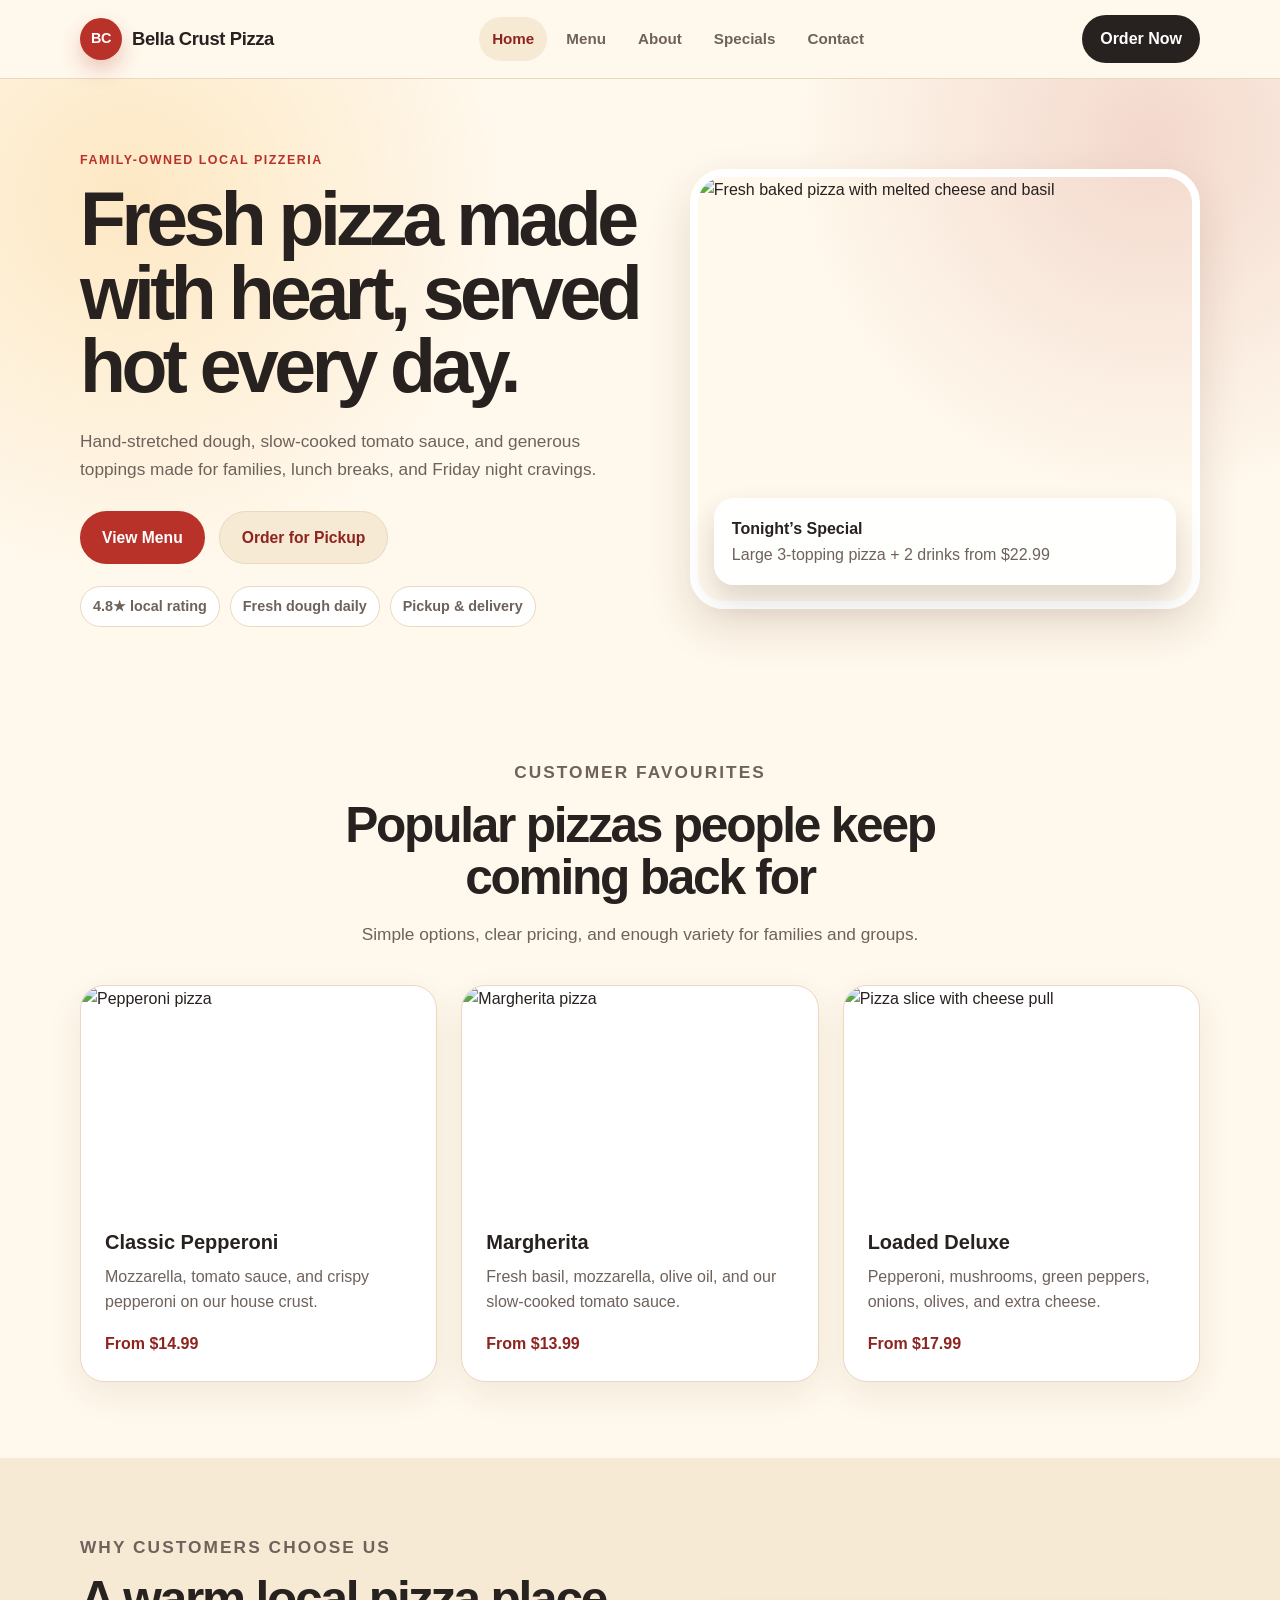
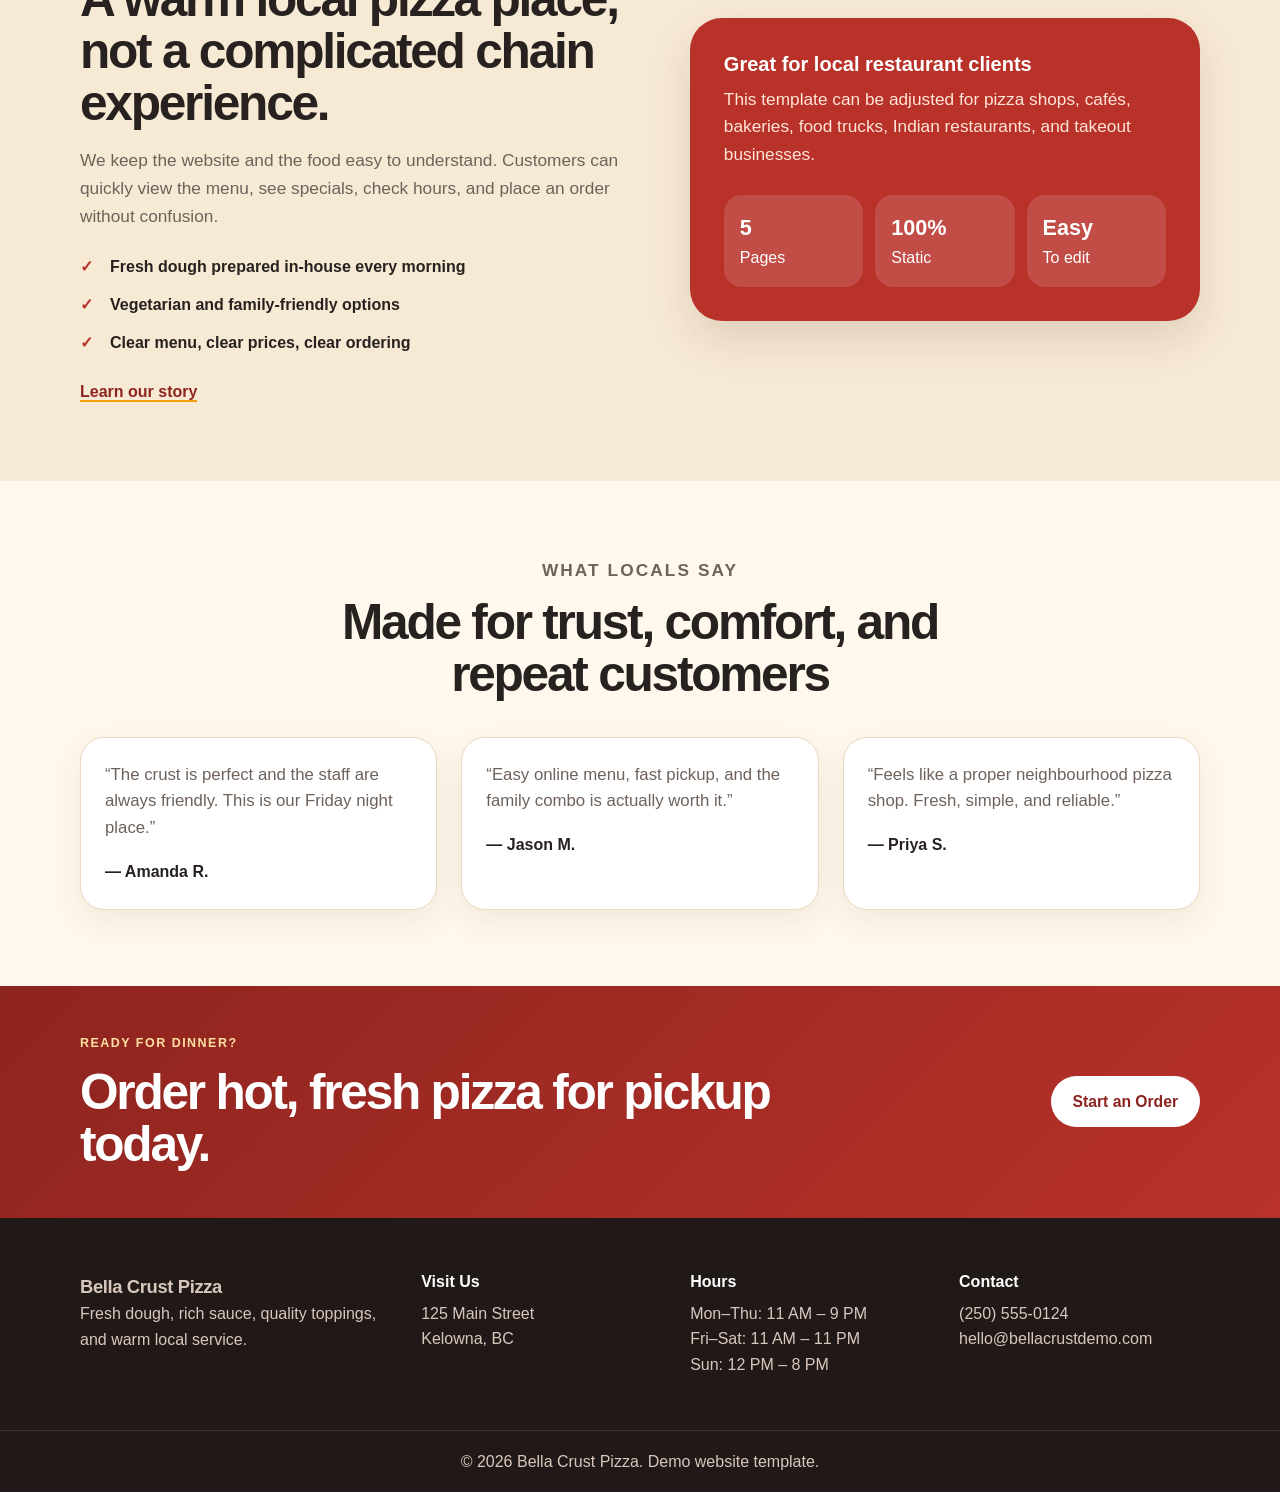
==== code/index.html @ e8f0940b "Add files via upload" ====
<!DOCTYPE html>
<html lang="en">
<head>
    <meta charset="UTF-8">
    <meta name="viewport" content="width=device-width, initial-scale=1.0">
    <title>Bella Crust Pizza | Fresh Local Pizza</title>
    <meta name="description" content="A modern pizza parlour website demo for local restaurants and food businesses.">
    <link rel="stylesheet" href="css/style.css">
</head>
<body>
    <header class="site-header">
        <div class="container nav-wrap">
            <a href="index.html" class="brand">
                <span class="brand-mark">BC</span>
                <span>Bella Crust Pizza</span>
            </a>

            <nav class="main-nav" aria-label="Main navigation">
                <a href="index.html" class="nav-link active">Home</a>
                <a href="menu.html" class="nav-link ">Menu</a>
                <a href="about.html" class="nav-link ">About</a>
                <a href="specials.html" class="nav-link ">Specials</a>
                <a href="contact.html" class="nav-link ">Contact</a>
            </nav>

            <a href="contact.html" class="header-cta">Order Now</a>
        </div>
    </header>

    <main>
        <section class="hero">
            <div class="container hero-grid">
                <div class="hero-content">
                    <p class="eyebrow">Family-owned local pizzeria</p>
                    <h1>Fresh pizza made with heart, served hot every day.</h1>
                    <p class="hero-text">Hand-stretched dough, slow-cooked tomato sauce, and generous toppings made for families, lunch breaks, and Friday night cravings.</p>
                    <div class="hero-actions">
                        <a href="menu.html" class="btn btn-primary">View Menu</a>
                        <a href="contact.html" class="btn btn-secondary">Order for Pickup</a>
                    </div>
                    <div class="trust-row">
                        <span>4.8★ local rating</span>
                        <span>Fresh dough daily</span>
                        <span>Pickup & delivery</span>
                    </div>
                </div>

                <div class="hero-card">
                    <img src="https://images.unsplash.com/photo-1593560708920-61dd98c46a4e?auto=format&fit=crop&w=900&q=80" alt="Fresh baked pizza with melted cheese and basil">
                    <div class="floating-offer">
                        <strong>Tonight’s Special</strong>
                        <span>Large 3-topping pizza + 2 drinks from $22.99</span>
                    </div>
                </div>
            </div>
        </section>

        <section class="section popular-section">
            <div class="container">
                <div class="section-heading">
                    <p class="eyebrow">Customer favourites</p>
                    <h2>Popular pizzas people keep coming back for</h2>
                    <p>Simple options, clear pricing, and enough variety for families and groups.</p>
                </div>

                <div class="card-grid three">
                    <article class="food-card">
                        <img src="https://images.unsplash.com/photo-1601924582970-9238bcb495d9?auto=format&fit=crop&w=800&q=80" alt="Pepperoni pizza">
                        <div class="food-card-body">
                            <h3>Classic Pepperoni</h3>
                            <p>Mozzarella, tomato sauce, and crispy pepperoni on our house crust.</p>
                            <span class="price">From $14.99</span>
                        </div>
                    </article>

                    <article class="food-card">
                        <img src="https://images.unsplash.com/photo-1574071318508-1cdbab80d002?auto=format&fit=crop&w=800&q=80" alt="Margherita pizza">
                        <div class="food-card-body">
                            <h3>Margherita</h3>
                            <p>Fresh basil, mozzarella, olive oil, and our slow-cooked tomato sauce.</p>
                            <span class="price">From $13.99</span>
                        </div>
                    </article>

                    <article class="food-card">
                        <img src="https://images.unsplash.com/photo-1628840042765-356cda07504e?auto=format&fit=crop&w=800&q=80" alt="Pizza slice with cheese pull">
                        <div class="food-card-body">
                            <h3>Loaded Deluxe</h3>
                            <p>Pepperoni, mushrooms, green peppers, onions, olives, and extra cheese.</p>
                            <span class="price">From $17.99</span>
                        </div>
                    </article>
                </div>
            </div>
        </section>

        <section class="section split-section">
            <div class="container split-grid">
                <div>
                    <p class="eyebrow">Why customers choose us</p>
                    <h2>A warm local pizza place, not a complicated chain experience.</h2>
                    <p>We keep the website and the food easy to understand. Customers can quickly view the menu, see specials, check hours, and place an order without confusion.</p>
                    <ul class="check-list">
                        <li>Fresh dough prepared in-house every morning</li>
                        <li>Vegetarian and family-friendly options</li>
                        <li>Clear menu, clear prices, clear ordering</li>
                    </ul>
                    <a href="about.html" class="text-link">Learn our story</a>
                </div>

                <div class="feature-box">
                    <h3>Great for local restaurant clients</h3>
                    <p>This template can be adjusted for pizza shops, cafés, bakeries, food trucks, Indian restaurants, and takeout businesses.</p>
                    <div class="mini-stats">
                        <div><strong>5</strong><span>Pages</span></div>
                        <div><strong>100%</strong><span>Static</span></div>
                        <div><strong>Easy</strong><span>To edit</span></div>
                    </div>
                </div>
            </div>
        </section>

        <section class="section testimonials">
            <div class="container">
                <div class="section-heading">
                    <p class="eyebrow">What locals say</p>
                    <h2>Made for trust, comfort, and repeat customers</h2>
                </div>

                <div class="card-grid three">
                    <article class="quote-card">
                        <p>“The crust is perfect and the staff are always friendly. This is our Friday night place.”</p>
                        <strong>— Amanda R.</strong>
                    </article>
                    <article class="quote-card">
                        <p>“Easy online menu, fast pickup, and the family combo is actually worth it.”</p>
                        <strong>— Jason M.</strong>
                    </article>
                    <article class="quote-card">
                        <p>“Feels like a proper neighbourhood pizza shop. Fresh, simple, and reliable.”</p>
                        <strong>— Priya S.</strong>
                    </article>
                </div>
            </div>
        </section>

        <section class="cta-band">
            <div class="container cta-content">
                <div>
                    <p class="eyebrow light">Ready for dinner?</p>
                    <h2>Order hot, fresh pizza for pickup today.</h2>
                </div>
                <a href="contact.html" class="btn btn-light">Start an Order</a>
            </div>
        </section>
    </main>

    <footer class="site-footer">
        <div class="container footer-grid">
            <div>
                <a href="index.html" class="footer-brand">Bella Crust Pizza</a>
                <p>Fresh dough, rich sauce, quality toppings, and warm local service.</p>
            </div>

            <div>
                <h3>Visit Us</h3>
                <p>125 Main Street<br>Kelowna, BC</p>
            </div>

            <div>
                <h3>Hours</h3>
                <p>Mon–Thu: 11 AM – 9 PM<br>Fri–Sat: 11 AM – 11 PM<br>Sun: 12 PM – 8 PM</p>
            </div>

            <div>
                <h3>Contact</h3>
                <p><a href="tel:+12505550124">(250) 555-0124</a><br><a href="mailto:hello@bellacrustdemo.com">hello@bellacrustdemo.com</a></p>
            </div>
        </div>

        <div class="footer-bottom">
            <p>© 2026 Bella Crust Pizza. Demo website template.</p>
        </div>
    </footer>
</body>
</html>
---- code/css/style.css ----
/* 
    Bella Crust Pizza - Static HTML/CSS Demo Template
    You can customize colours, text, images, and pricing for real clients.
*/

:root {
    --cream: #fff8ec;
    --cream-dark: #f7ead5;
    --red: #b8322a;
    --red-dark: #8e241f;
    --orange: #f59e0b;
    --charcoal: #27211f;
    --muted: #6e625b;
    --white: #ffffff;
    --border: #ead8bf;
    --shadow: 0 18px 45px rgba(80, 39, 23, 0.14);
    --radius: 24px;
}

* {
    box-sizing: border-box;
}

body {
    margin: 0;
    font-family: Arial, Helvetica, sans-serif;
    background: var(--cream);
    color: var(--charcoal);
    line-height: 1.6;
}

img {
    max-width: 100%;
    display: block;
}

a {
    color: inherit;
    text-decoration: none;
}

.container {
    width: min(1120px, calc(100% - 32px));
    margin: 0 auto;
}

.narrow {
    max-width: 760px;
    text-align: center;
}

.site-header {
    background: rgba(255, 248, 236, 0.95);
    border-bottom: 1px solid var(--border);
    position: sticky;
    top: 0;
    z-index: 20;
    backdrop-filter: blur(14px);
}

.nav-wrap {
    min-height: 78px;
    display: flex;
    align-items: center;
    justify-content: space-between;
    gap: 24px;
}

.brand,
.footer-brand {
    display: inline-flex;
    align-items: center;
    gap: 10px;
    font-weight: 800;
    font-size: 1.15rem;
    letter-spacing: -0.02em;
}

.brand-mark {
    width: 42px;
    height: 42px;
    border-radius: 50%;
    background: var(--red);
    color: var(--white);
    display: grid;
    place-items: center;
    font-size: 0.9rem;
    box-shadow: 0 10px 20px rgba(184, 50, 42, 0.25);
}

.main-nav {
    display: flex;
    align-items: center;
    gap: 6px;
    flex-wrap: wrap;
    justify-content: center;
}

.nav-link {
    padding: 10px 13px;
    border-radius: 999px;
    color: var(--muted);
    font-weight: 700;
    font-size: 0.95rem;
}

.nav-link:hover,
.nav-link.active {
    background: var(--cream-dark);
    color: var(--red-dark);
}

.header-cta {
    background: var(--charcoal);
    color: var(--white);
    padding: 11px 18px;
    border-radius: 999px;
    font-weight: 800;
    white-space: nowrap;
}

.header-cta:hover {
    background: var(--red-dark);
}

.hero {
    padding: 72px 0 56px;
    background:
        radial-gradient(circle at 10% 20%, rgba(245, 158, 11, 0.18), transparent 30%),
        radial-gradient(circle at 90% 10%, rgba(184, 50, 42, 0.16), transparent 28%);
}

.hero-grid,
.split-grid,
.contact-grid,
.coupon-grid {
    display: grid;
    grid-template-columns: 1.05fr 0.95fr;
    gap: 46px;
    align-items: center;
}

.eyebrow {
    color: var(--red);
    font-weight: 900;
    text-transform: uppercase;
    letter-spacing: 0.12em;
    font-size: 0.78rem;
    margin: 0 0 12px;
}

.eyebrow.light {
    color: #ffe0a3;
}

h1,
h2,
h3,
p {
    margin-top: 0;
}

h1 {
    font-size: clamp(2.55rem, 6vw, 4.7rem);
    line-height: 0.98;
    letter-spacing: -0.06em;
    margin-bottom: 24px;
}

h2 {
    font-size: clamp(2rem, 4vw, 3.1rem);
    line-height: 1.05;
    letter-spacing: -0.045em;
    margin-bottom: 18px;
}

h3 {
    font-size: 1.25rem;
    line-height: 1.2;
    margin-bottom: 10px;
}

.hero-text,
.section-heading p,
.page-hero p,
.split-grid p,
.contact-info p {
    color: var(--muted);
    font-size: 1.08rem;
}

.hero-actions {
    display: flex;
    gap: 14px;
    flex-wrap: wrap;
    margin: 28px 0 22px;
}

.btn {
    display: inline-flex;
    align-items: center;
    justify-content: center;
    min-height: 48px;
    padding: 13px 22px;
    border-radius: 999px;
    border: 0;
    cursor: pointer;
    font-weight: 900;
    font-size: 0.98rem;
    transition: transform 0.2s ease, background 0.2s ease;
}

.btn:hover {
    transform: translateY(-2px);
}

.btn-primary {
    background: var(--red);
    color: var(--white);
}

.btn-primary:hover {
    background: var(--red-dark);
}

.btn-secondary {
    background: var(--cream-dark);
    color: var(--red-dark);
    border: 1px solid var(--border);
}

.btn-light {
    background: var(--white);
    color: var(--red-dark);
}

.full {
    width: 100%;
}

.trust-row {
    display: flex;
    gap: 10px;
    flex-wrap: wrap;
}

.trust-row span {
    background: var(--white);
    border: 1px solid var(--border);
    border-radius: 999px;
    padding: 8px 12px;
    font-weight: 800;
    color: var(--muted);
    font-size: 0.9rem;
}

.hero-card {
    position: relative;
}

.hero-card img,
.image-stack img {
    width: 100%;
    min-height: 440px;
    object-fit: cover;
    border-radius: 34px;
    box-shadow: var(--shadow);
    border: 8px solid var(--white);
}

.floating-offer,
.small-card {
    position: absolute;
    left: 24px;
    bottom: 24px;
    right: 24px;
    background: rgba(255, 255, 255, 0.94);
    padding: 18px;
    border-radius: 20px;
    box-shadow: 0 15px 30px rgba(43, 27, 19, 0.16);
}

.floating-offer strong,
.floating-offer span,
.small-card strong,
.small-card span {
    display: block;
}

.floating-offer span,
.small-card span {
    color: var(--muted);
}

.section {
    padding: 76px 0;
}

.section-heading {
    text-align: center;
    max-width: 720px;
    margin: 0 auto 36px;
}

.card-grid {
    display: grid;
    gap: 24px;
}

.card-grid.three {
    grid-template-columns: repeat(3, 1fr);
}

.food-card,
.quote-card,
.value-card,
.team-card,
.special-card,
.menu-note,
.contact-form,
.contact-info,
.hours-card,
.coupon-card {
    background: var(--white);
    border: 1px solid var(--border);
    border-radius: var(--radius);
    box-shadow: 0 12px 35px rgba(78, 48, 25, 0.08);
}

.food-card {
    overflow: hidden;
}

.food-card img {
    height: 220px;
    width: 100%;
    object-fit: cover;
}

.food-card-body,
.quote-card,
.value-card,
.team-card,
.special-card,
.menu-note,
.contact-form,
.contact-info {
    padding: 24px;
}

.food-card p,
.quote-card p,
.value-card p,
.team-card p,
.special-card p,
.menu-note p,
.contact-form p {
    color: var(--muted);
}

.price {
    color: var(--red-dark);
    font-weight: 900;
}

.split-section {
    background: var(--cream-dark);
}

.check-list {
    list-style: none;
    padding: 0;
    margin: 24px 0;
}

.check-list li {
    position: relative;
    padding-left: 30px;
    margin-bottom: 12px;
    font-weight: 700;
}

.check-list li::before {
    content: "✓";
    position: absolute;
    left: 0;
    top: 0;
    color: var(--red);
    font-weight: 900;
}

.text-link {
    color: var(--red-dark);
    font-weight: 900;
    border-bottom: 2px solid var(--orange);
}

.feature-box {
    background: var(--red);
    color: var(--white);
    padding: 34px;
    border-radius: 32px;
    box-shadow: var(--shadow);
}

.feature-box p {
    color: #ffe5d7;
}

.mini-stats {
    display: grid;
    grid-template-columns: repeat(3, 1fr);
    gap: 12px;
    margin-top: 26px;
}

.mini-stats div {
    background: rgba(255, 255, 255, 0.13);
    padding: 16px;
    border-radius: 18px;
}

.mini-stats strong,
.mini-stats span {
    display: block;
}

.mini-stats strong {
    font-size: 1.35rem;
}

.testimonials {
    background: var(--cream);
}

.quote-card p {
    font-size: 1.05rem;
}

.cta-band {
    background: linear-gradient(135deg, var(--red-dark), var(--red));
    color: var(--white);
    padding: 48px 0;
}

.cta-content {
    display: flex;
    justify-content: space-between;
    gap: 24px;
    align-items: center;
}

.cta-content h2 {
    margin: 0;
    max-width: 760px;
}

.site-footer {
    background: #211917;
    color: var(--white);
    padding-top: 54px;
}

.footer-grid {
    display: grid;
    grid-template-columns: 1.3fr 1fr 1fr 1fr;
    gap: 28px;
}

.site-footer p,
.site-footer a {
    color: #d8c7bd;
}

.site-footer h3 {
    color: var(--white);
    font-size: 1rem;
}

.footer-bottom {
    border-top: 1px solid rgba(255, 255, 255, 0.12);
    margin-top: 36px;
    padding: 18px;
    text-align: center;
}

.footer-bottom p {
    margin: 0;
}

/* Inner pages */

.page-hero {
    padding: 82px 0;
    background:
        linear-gradient(rgba(255, 248, 236, 0.88), rgba(255, 248, 236, 0.88)),
        url("https://images.unsplash.com/photo-1565299507177-b0ac66763828?auto=format&fit=crop&w=1600&q=80") center/cover;
}

.menu-layout {
    display: grid;
    grid-template-columns: 300px 1fr;
    gap: 32px;
    align-items: start;
}

.menu-note {
    position: sticky;
    top: 104px;
}

.menu-category {
    margin-bottom: 34px;
}

.category-header {
    display: flex;
    justify-content: space-between;
    gap: 16px;
    align-items: end;
    border-bottom: 2px solid var(--border);
    padding-bottom: 14px;
    margin-bottom: 16px;
}

.category-header h2 {
    margin: 0;
    font-size: 2rem;
}

.category-header span {
    color: var(--red);
    font-weight: 900;
}

.menu-list {
    display: grid;
    gap: 14px;
}

.menu-item {
    display: flex;
    justify-content: space-between;
    gap: 24px;
    background: var(--white);
    border: 1px solid var(--border);
    border-radius: 20px;
    padding: 20px;
}

.menu-item h3,
.menu-item p {
    margin-bottom: 5px;
}

.menu-item p {
    color: var(--muted);
}

.menu-item strong {
    color: var(--red-dark);
    font-size: 1.1rem;
    white-space: nowrap;
}

.image-stack {
    position: relative;
}

.values-section,
.team-section,
.coupon-section,
.map-section {
    background: var(--cream-dark);
}

.value-card span {
    display: inline-flex;
    width: 44px;
    height: 44px;
    border-radius: 50%;
    background: var(--cream-dark);
    color: var(--red);
    align-items: center;
    justify-content: center;
    font-weight: 900;
    margin-bottom: 16px;
}

.team-card {
    text-align: center;
}

.avatar {
    width: 76px;
    height: 76px;
    border-radius: 50%;
    background: var(--red);
    color: var(--white);
    display: grid;
    place-items: center;
    font-weight: 900;
    font-size: 1.2rem;
    margin: 0 auto 18px;
}

.specials-grid {
    display: grid;
    grid-template-columns: 1.2fr 1fr 1fr;
    gap: 24px;
}

.special-card {
    padding: 28px;
}

.special-card.featured {
    background: var(--charcoal);
    color: var(--white);
    transform: translateY(-10px);
}

.special-card.featured p {
    color: #e9d8ca;
}

.special-tag {
    display: inline-flex;
    background: var(--cream-dark);
    color: var(--red-dark);
    border-radius: 999px;
    padding: 7px 12px;
    font-size: 0.78rem;
    font-weight: 900;
    text-transform: uppercase;
    letter-spacing: 0.08em;
    margin-bottom: 18px;
}

.special-card strong {
    display: block;
    font-size: 2rem;
    line-height: 1;
    margin: 20px 0;
    color: var(--orange);
}

.coupon-card {
    background: var(--white);
    padding: 30px;
    border: 3px dashed var(--red);
}

.coupon-card span {
    color: var(--red);
    font-weight: 900;
    text-transform: uppercase;
    letter-spacing: 0.08em;
    font-size: 0.78rem;
}

.schedule-grid {
    display: grid;
    grid-template-columns: repeat(3, 1fr);
    gap: 18px;
}

.schedule-grid div {
    background: var(--white);
    border: 1px solid var(--border);
    border-radius: 20px;
    padding: 20px;
}

.schedule-grid strong,
.schedule-grid span {
    display: block;
}

.schedule-grid strong {
    color: var(--red-dark);
    margin-bottom: 6px;
}

.schedule-grid span {
    color: var(--muted);
}

.contact-grid {
    align-items: start;
}

.info-list {
    display: grid;
    gap: 14px;
    margin: 28px 0;
}

.info-list div {
    background: var(--cream-dark);
    padding: 18px;
    border-radius: 18px;
}

.info-list strong,
.info-list span,
.info-list a {
    display: block;
}

.info-list strong {
    color: var(--red-dark);
}

.hours-card {
    padding: 22px;
}

.hours-card p {
    margin-bottom: 8px;
}

.contact-form label {
    display: block;
    font-weight: 900;
    margin: 16px 0 7px;
}

.contact-form input,
.contact-form textarea {
    width: 100%;
    border: 1px solid var(--border);
    border-radius: 16px;
    padding: 14px 16px;
    font: inherit;
    background: var(--cream);
    color: var(--charcoal);
}

.contact-form input:focus,
.contact-form textarea:focus {
    outline: 3px solid rgba(245, 158, 11, 0.25);
    border-color: var(--orange);
}

.map-placeholder {
    min-height: 330px;
    border-radius: 32px;
    border: 1px solid var(--border);
    background:
        linear-gradient(135deg, rgba(184, 50, 42, 0.88), rgba(39, 33, 31, 0.86)),
        url("https://images.unsplash.com/photo-1524661135-423995f22d0b?auto=format&fit=crop&w=1600&q=80") center/cover;
    color: var(--white);
    display: grid;
    place-items: center;
    text-align: center;
    padding: 34px;
}

.map-placeholder p {
    color: #ffe5d7;
}

.map-placeholder h2 {
    margin-bottom: 8px;
}

/* Responsive */

@media (max-width: 900px) {
    .nav-wrap {
        flex-wrap: wrap;
        justify-content: center;
        padding: 14px 0;
    }

    .brand {
        width: 100%;
        justify-content: center;
    }

    .hero-grid,
    .split-grid,
    .contact-grid,
    .coupon-grid,
    .menu-layout {
        grid-template-columns: 1fr;
    }

    .menu-note {
        position: static;
    }

    .card-grid.three,
    .specials-grid,
    .schedule-grid,
    .footer-grid {
        grid-template-columns: 1fr 1fr;
    }

    .special-card.featured {
        transform: none;
    }

    .cta-content {
        flex-direction: column;
        text-align: center;
    }
}

@media (max-width: 640px) {
    .container {
        width: min(100% - 22px, 1120px);
    }

    .main-nav {
        width: 100%;
    }

    .header-cta {
        width: 100%;
        text-align: center;
        justify-content: center;
    }

    .hero {
        padding-top: 42px;
    }

    .section {
        padding: 54px 0;
    }

    .hero-card img,
    .image-stack img {
        min-height: 300px;
        border-radius: 24px;
        border-width: 5px;
    }

    .floating-offer,
    .small-card {
        position: static;
        margin-top: -24px;
        margin-left: 12px;
        margin-right: 12px;
    }

    .card-grid.three,
    .specials-grid,
    .schedule-grid,
    .footer-grid {
        grid-template-columns: 1fr;
    }

    .menu-item,
    .category-header {
        flex-direction: column;
        align-items: start;
        gap: 8px;
    }

    .mini-stats {
        grid-template-columns: 1fr;
    }

    h1 {
        font-size: 2.55rem;
    }

    h2 {
        font-size: 2rem;
    }
}
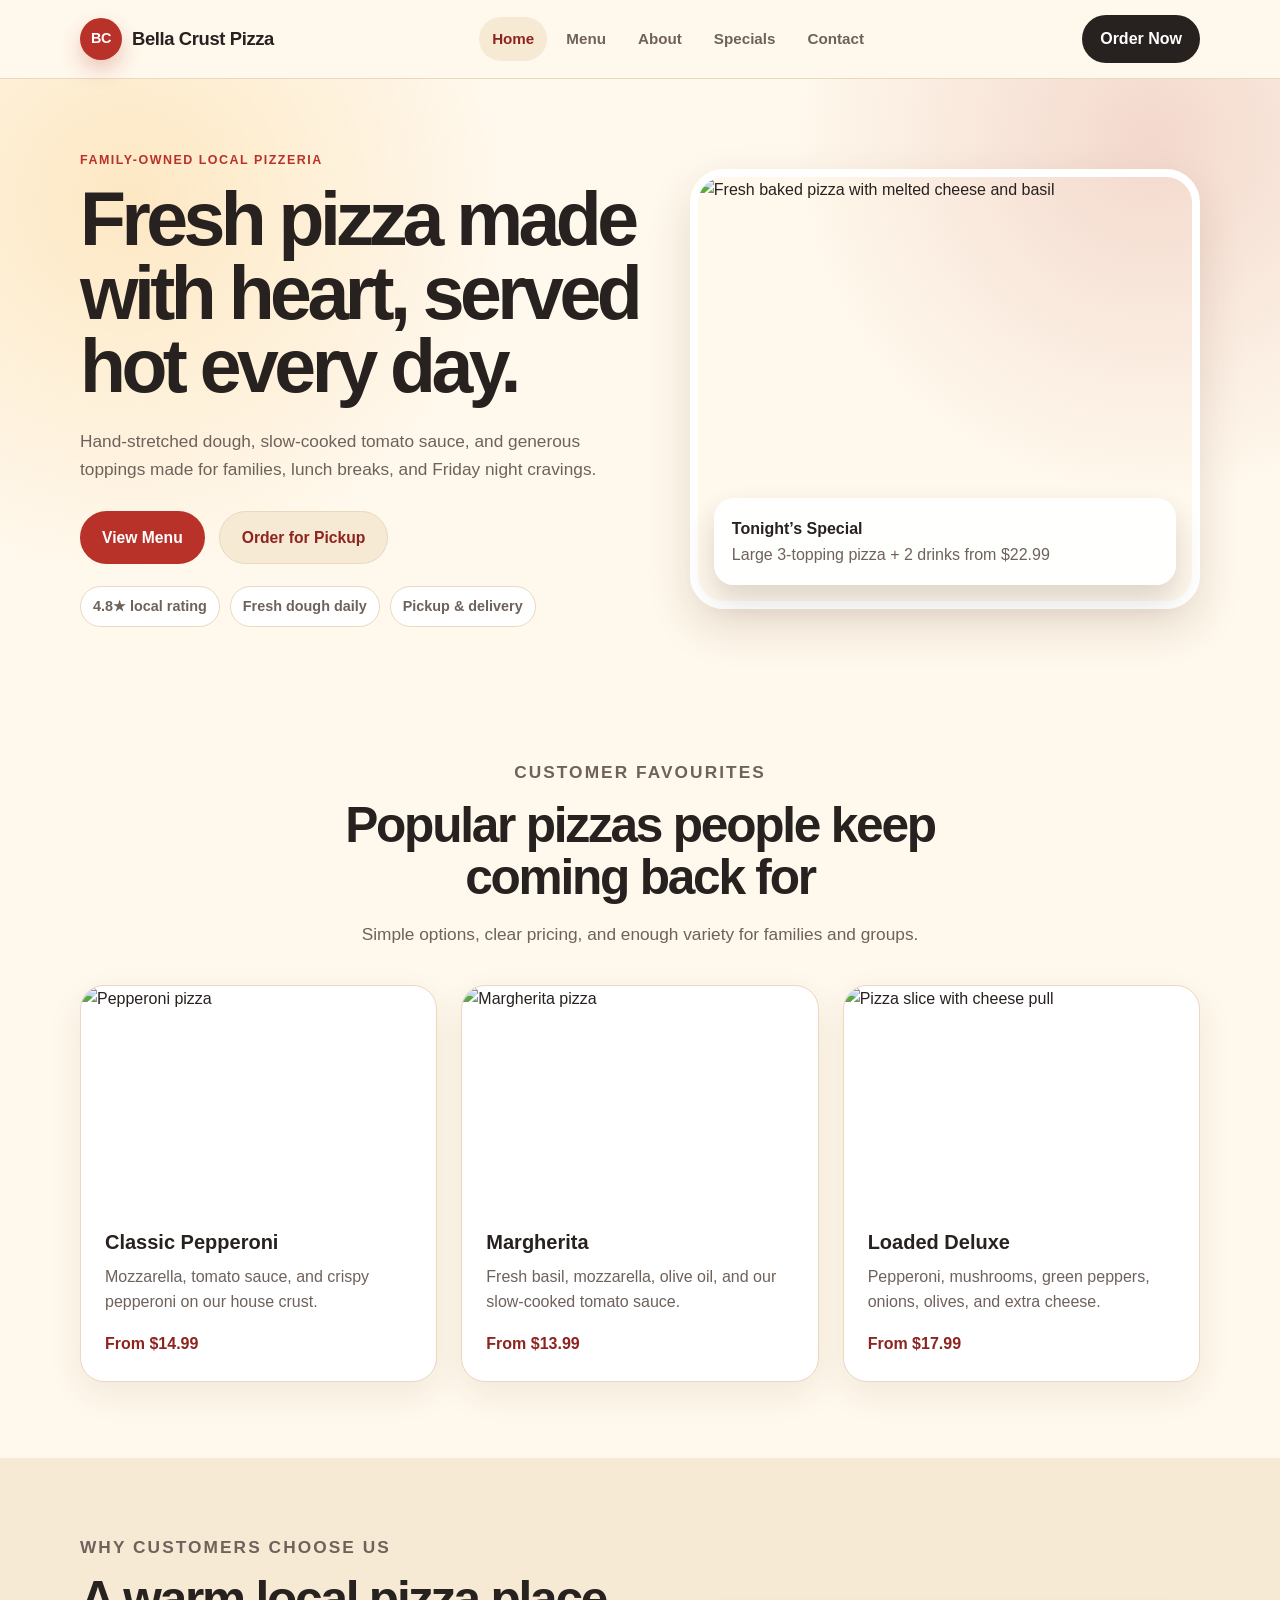
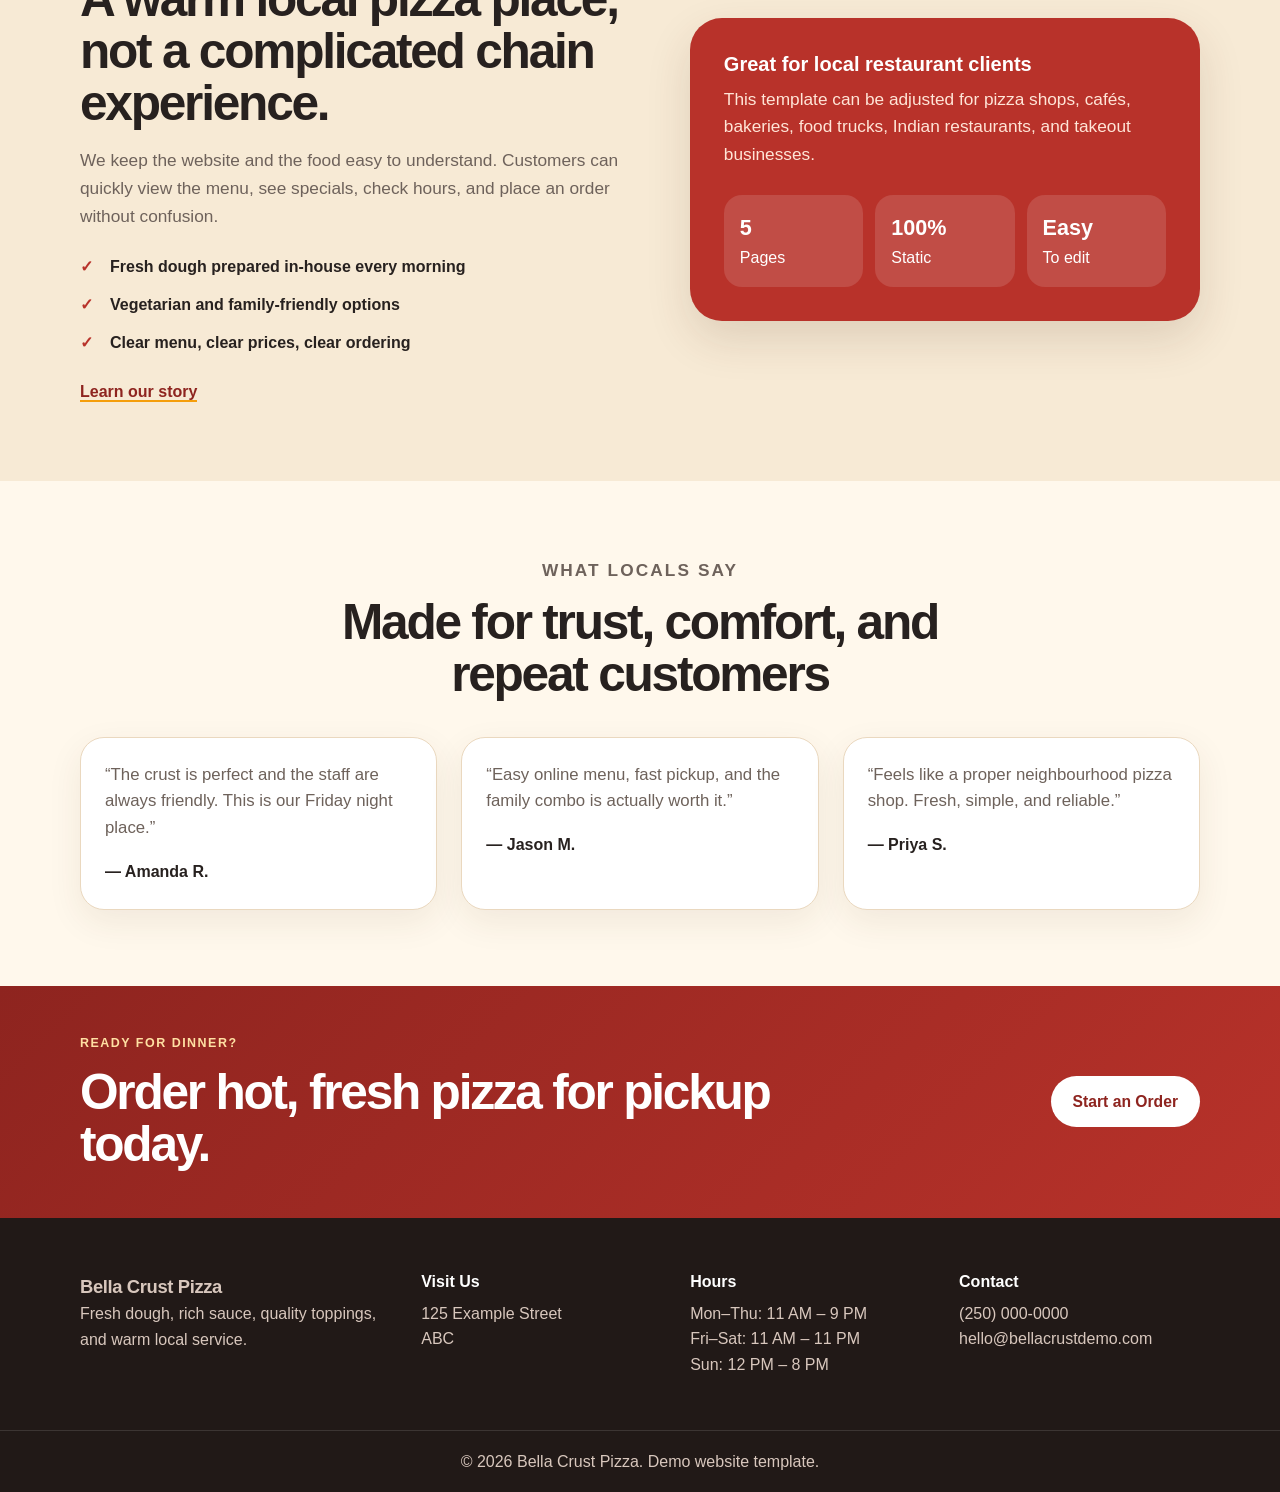
==== commit 4ff7bf01: "Edited Index" ====
--- a/code/index.html
+++ b/code/index.html
@@ -164,7 +164,7 @@
 
             <div>
                 <h3>Visit Us</h3>
-                <p>125 Main Street<br>Kelowna, BC</p>
+                <p>125 Example Street<br>ABC</p>
             </div>
 
             <div>
@@ -174,7 +174,7 @@
 
             <div>
                 <h3>Contact</h3>
-                <p><a href="tel:+12505550124">(250) 555-0124</a><br><a href="mailto:hello@bellacrustdemo.com">hello@bellacrustdemo.com</a></p>
+                <p><a href="tel:+12500000000">(250) 000-0000</a><br><a href="mailto:hello@bellacrustdemo.com">hello@bellacrustdemo.com</a></p>
             </div>
         </div>
 
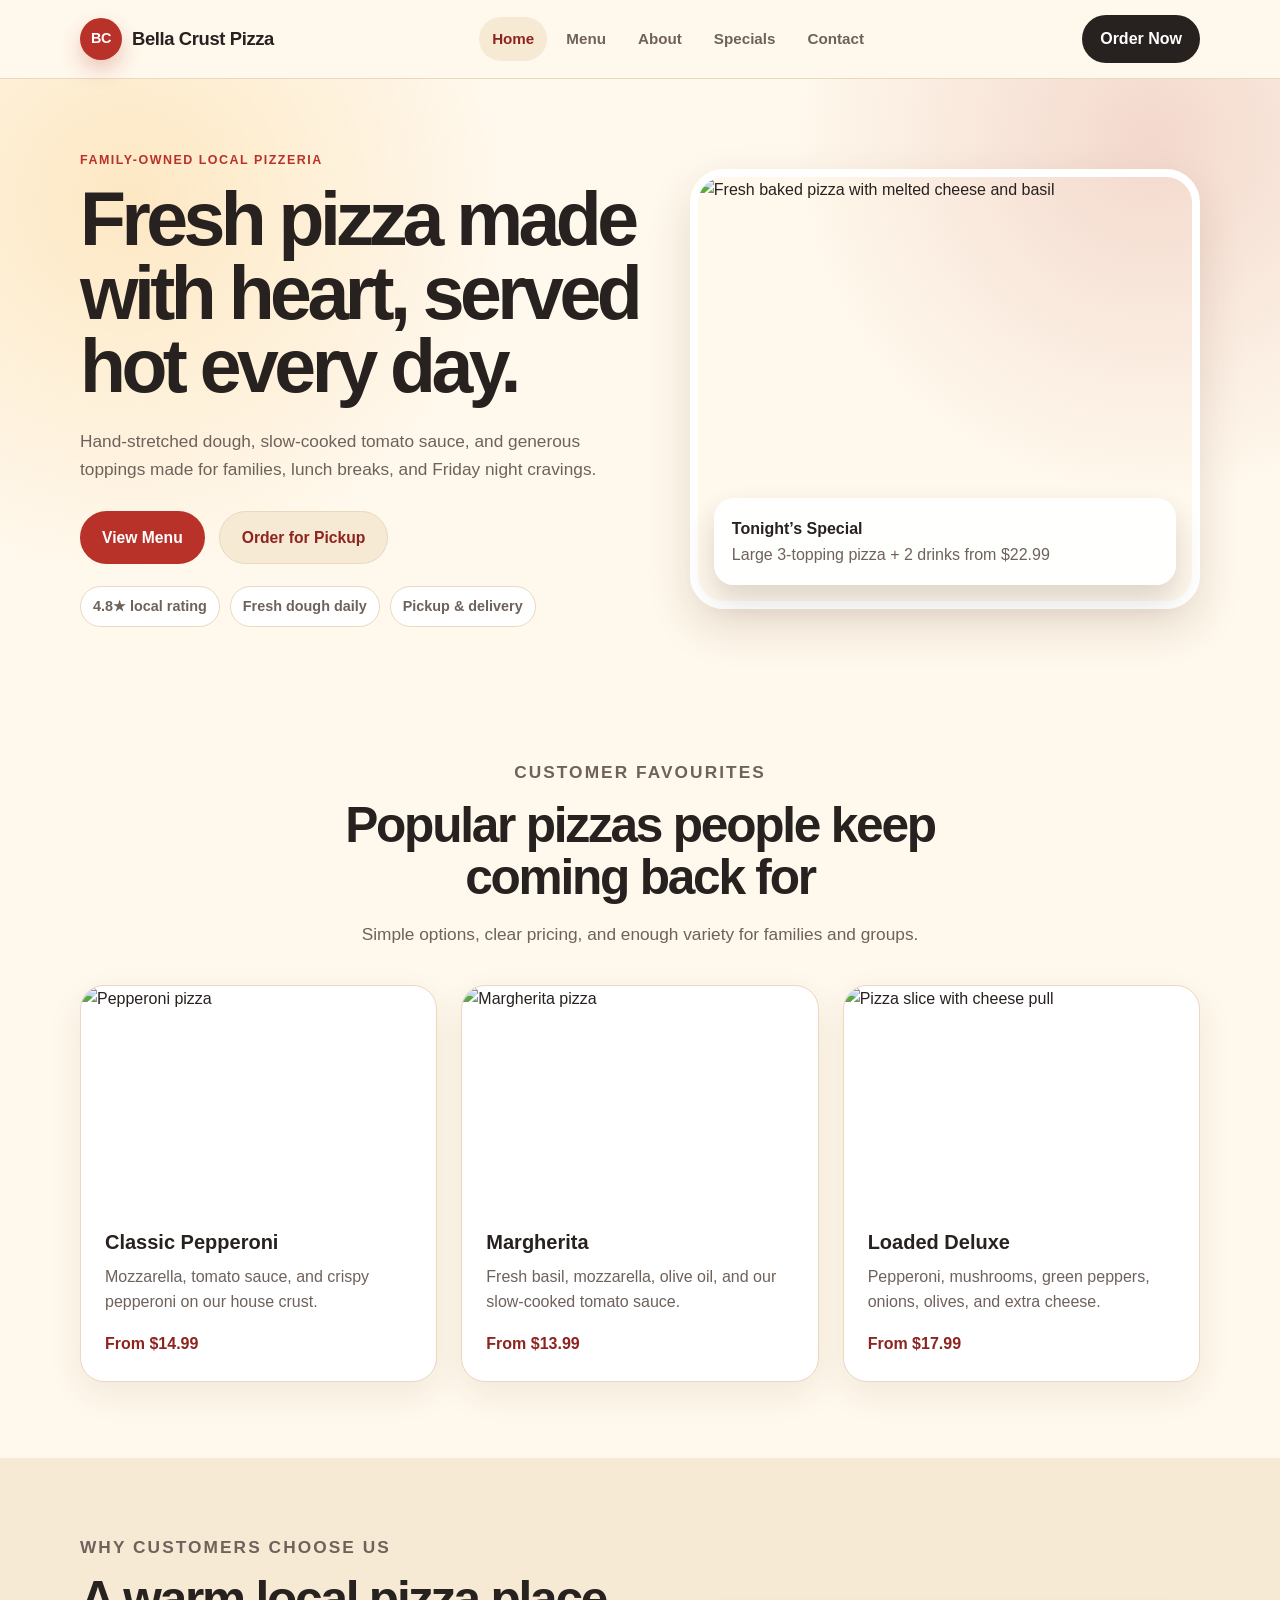
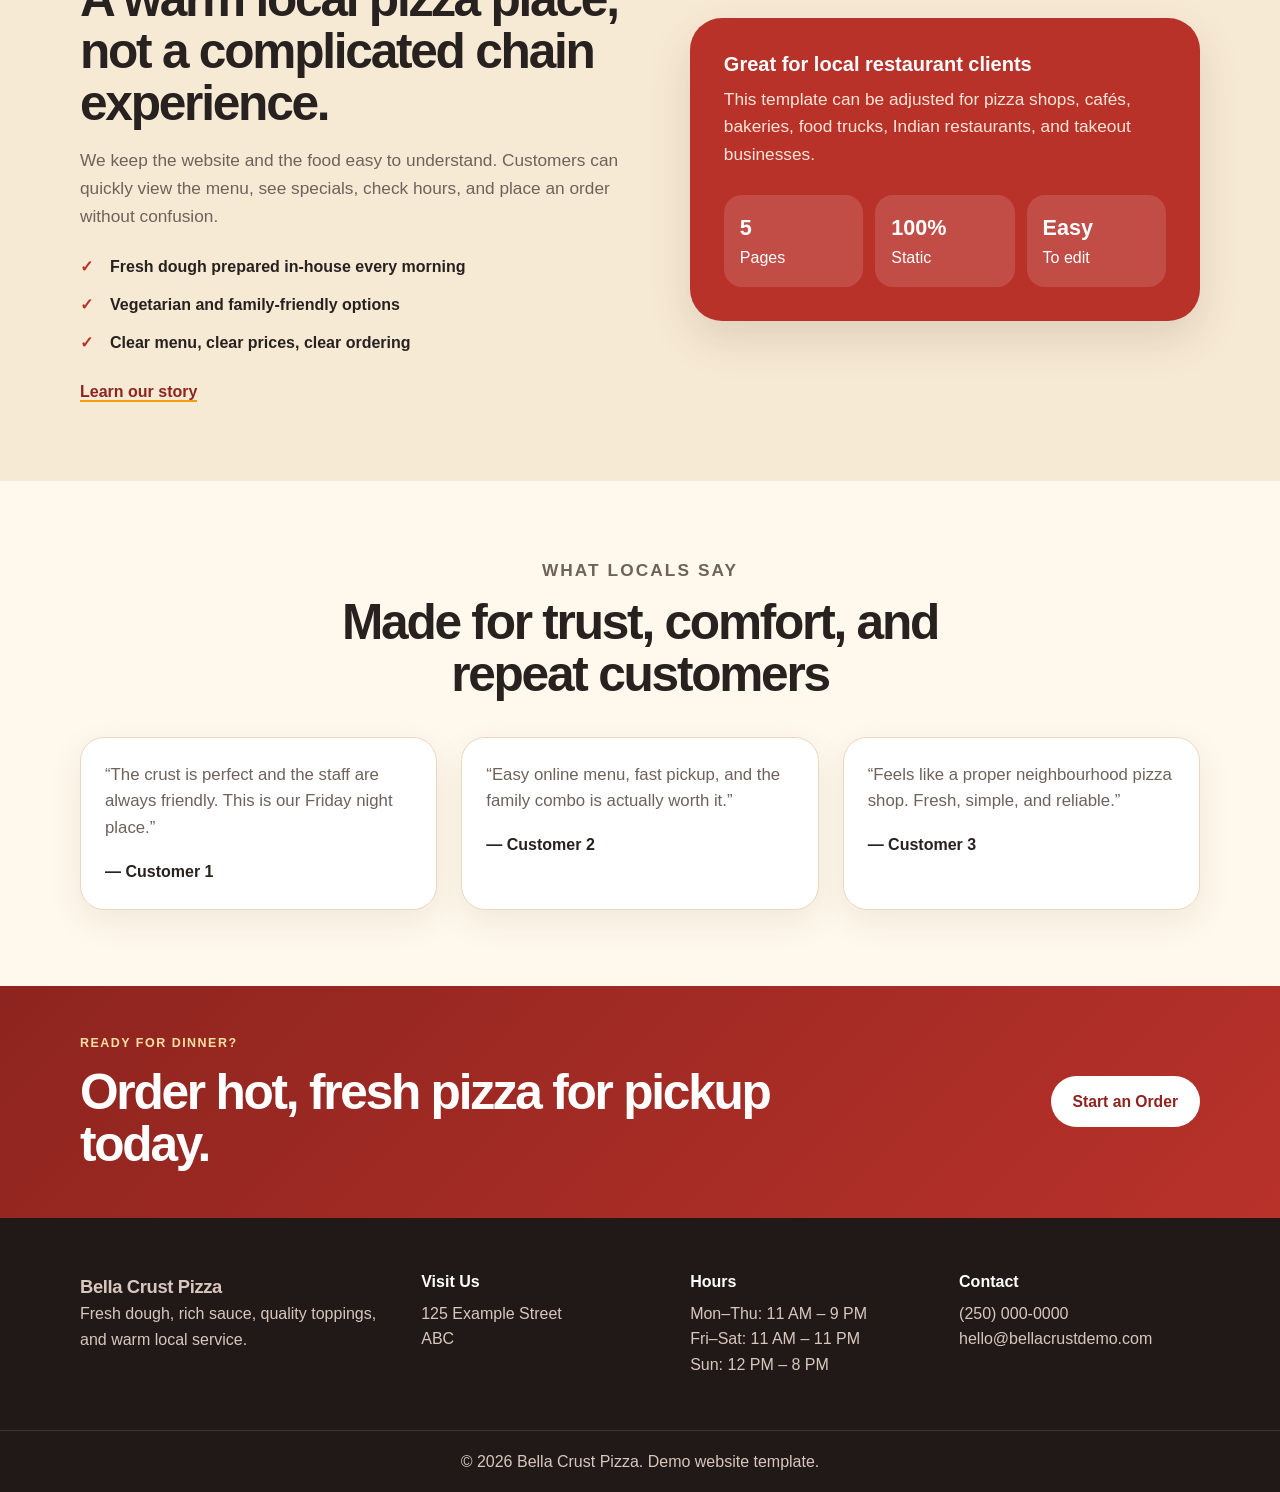
==== commit 42931018: "Edited Index" ====
--- a/code/index.html
+++ b/code/index.html
@@ -130,15 +130,15 @@
                 <div class="card-grid three">
                     <article class="quote-card">
                         <p>“The crust is perfect and the staff are always friendly. This is our Friday night place.”</p>
-                        <strong>— Amanda R.</strong>
+                        <strong>— Customer 1</strong>
                     </article>
                     <article class="quote-card">
                         <p>“Easy online menu, fast pickup, and the family combo is actually worth it.”</p>
-                        <strong>— Jason M.</strong>
+                        <strong>— Customer 2</strong>
                     </article>
                     <article class="quote-card">
                         <p>“Feels like a proper neighbourhood pizza shop. Fresh, simple, and reliable.”</p>
-                        <strong>— Priya S.</strong>
+                        <strong>— Customer 3</strong>
                     </article>
                 </div>
             </div>
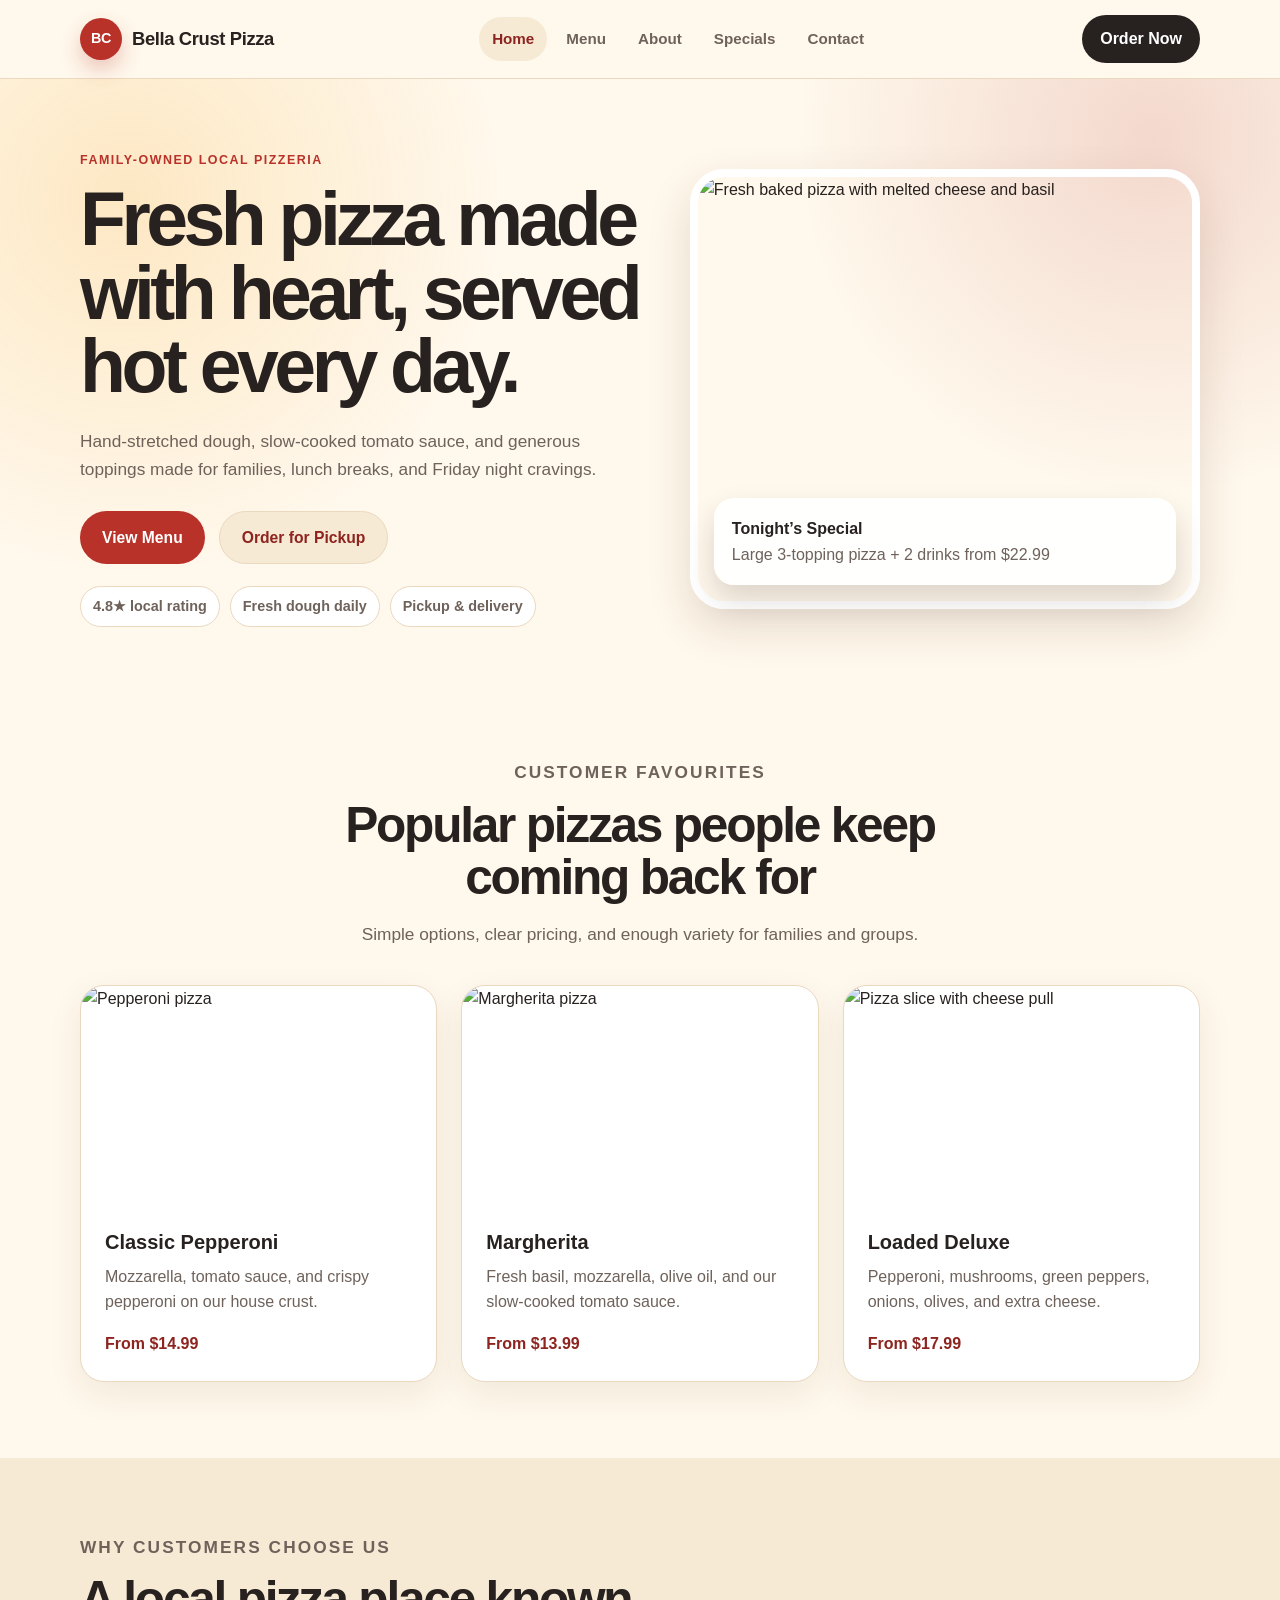
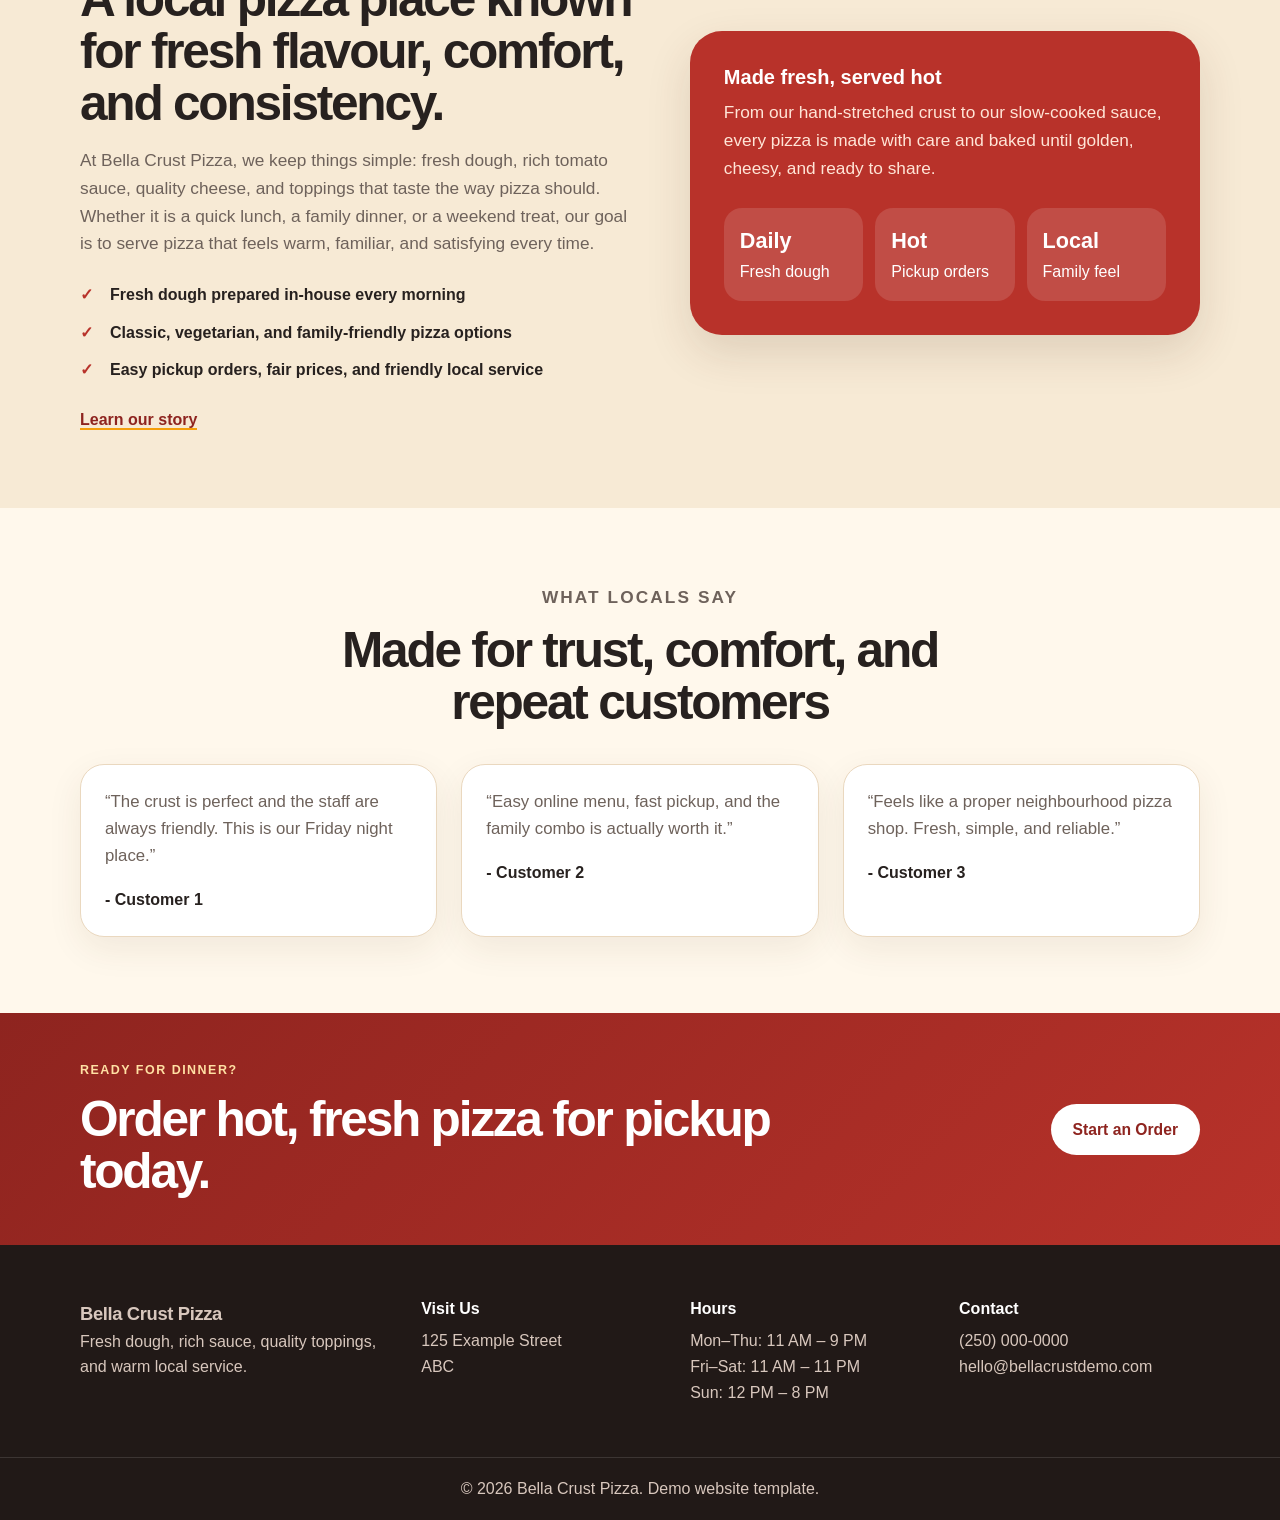
==== commit fcbba663: "Revise content for pizza place description and testimonials" ====
--- a/code/index.html
+++ b/code/index.html
@@ -96,28 +96,28 @@
 
         <section class="section split-section">
             <div class="container split-grid">
-                <div>
-                    <p class="eyebrow">Why customers choose us</p>
-                    <h2>A warm local pizza place, not a complicated chain experience.</h2>
-                    <p>We keep the website and the food easy to understand. Customers can quickly view the menu, see specials, check hours, and place an order without confusion.</p>
-                    <ul class="check-list">
-                        <li>Fresh dough prepared in-house every morning</li>
-                        <li>Vegetarian and family-friendly options</li>
-                        <li>Clear menu, clear prices, clear ordering</li>
-                    </ul>
-                    <a href="about.html" class="text-link">Learn our story</a>
-                </div>
+        <div>
+            <p class="eyebrow">Why customers choose us</p>
+            <h2>A local pizza place known for fresh flavour, comfort, and consistency.</h2>
+            <p>At Bella Crust Pizza, we keep things simple: fresh dough, rich tomato sauce, quality cheese, and toppings that taste the way pizza should. Whether it is a quick lunch, a family dinner, or a weekend treat, our goal is to serve pizza that feels warm, familiar, and satisfying every time.</p>
+            <ul class="check-list">
+                <li>Fresh dough prepared in-house every morning</li>
+                <li>Classic, vegetarian, and family-friendly pizza options</li>
+                <li>Easy pickup orders, fair prices, and friendly local service</li>
+            </ul>
+            <a href="about.html" class="text-link">Learn our story</a>
+        </div>
 
-                <div class="feature-box">
-                    <h3>Great for local restaurant clients</h3>
-                    <p>This template can be adjusted for pizza shops, cafés, bakeries, food trucks, Indian restaurants, and takeout businesses.</p>
-                    <div class="mini-stats">
-                        <div><strong>5</strong><span>Pages</span></div>
-                        <div><strong>100%</strong><span>Static</span></div>
-                        <div><strong>Easy</strong><span>To edit</span></div>
-                    </div>
-                </div>
+        <div class="feature-box">
+            <h3>Made fresh, served hot</h3>
+            <p>From our hand-stretched crust to our slow-cooked sauce, every pizza is made with care and baked until golden, cheesy, and ready to share.</p>
+            <div class="mini-stats">
+                <div><strong>Daily</strong><span>Fresh dough</span></div>
+                <div><strong>Hot</strong><span>Pickup orders</span></div>
+                <div><strong>Local</strong><span>Family feel</span></div>
             </div>
+        </div>
+    </div>
         </section>
 
         <section class="section testimonials">
@@ -130,15 +130,15 @@
                 <div class="card-grid three">
                     <article class="quote-card">
                         <p>“The crust is perfect and the staff are always friendly. This is our Friday night place.”</p>
-                        <strong>— Customer 1</strong>
+                        <strong>- Customer 1</strong>
                     </article>
                     <article class="quote-card">
                         <p>“Easy online menu, fast pickup, and the family combo is actually worth it.”</p>
-                        <strong>— Customer 2</strong>
+                        <strong>- Customer 2</strong>
                     </article>
                     <article class="quote-card">
                         <p>“Feels like a proper neighbourhood pizza shop. Fresh, simple, and reliable.”</p>
-                        <strong>— Customer 3</strong>
+                        <strong>- Customer 3</strong>
                     </article>
                 </div>
             </div>
